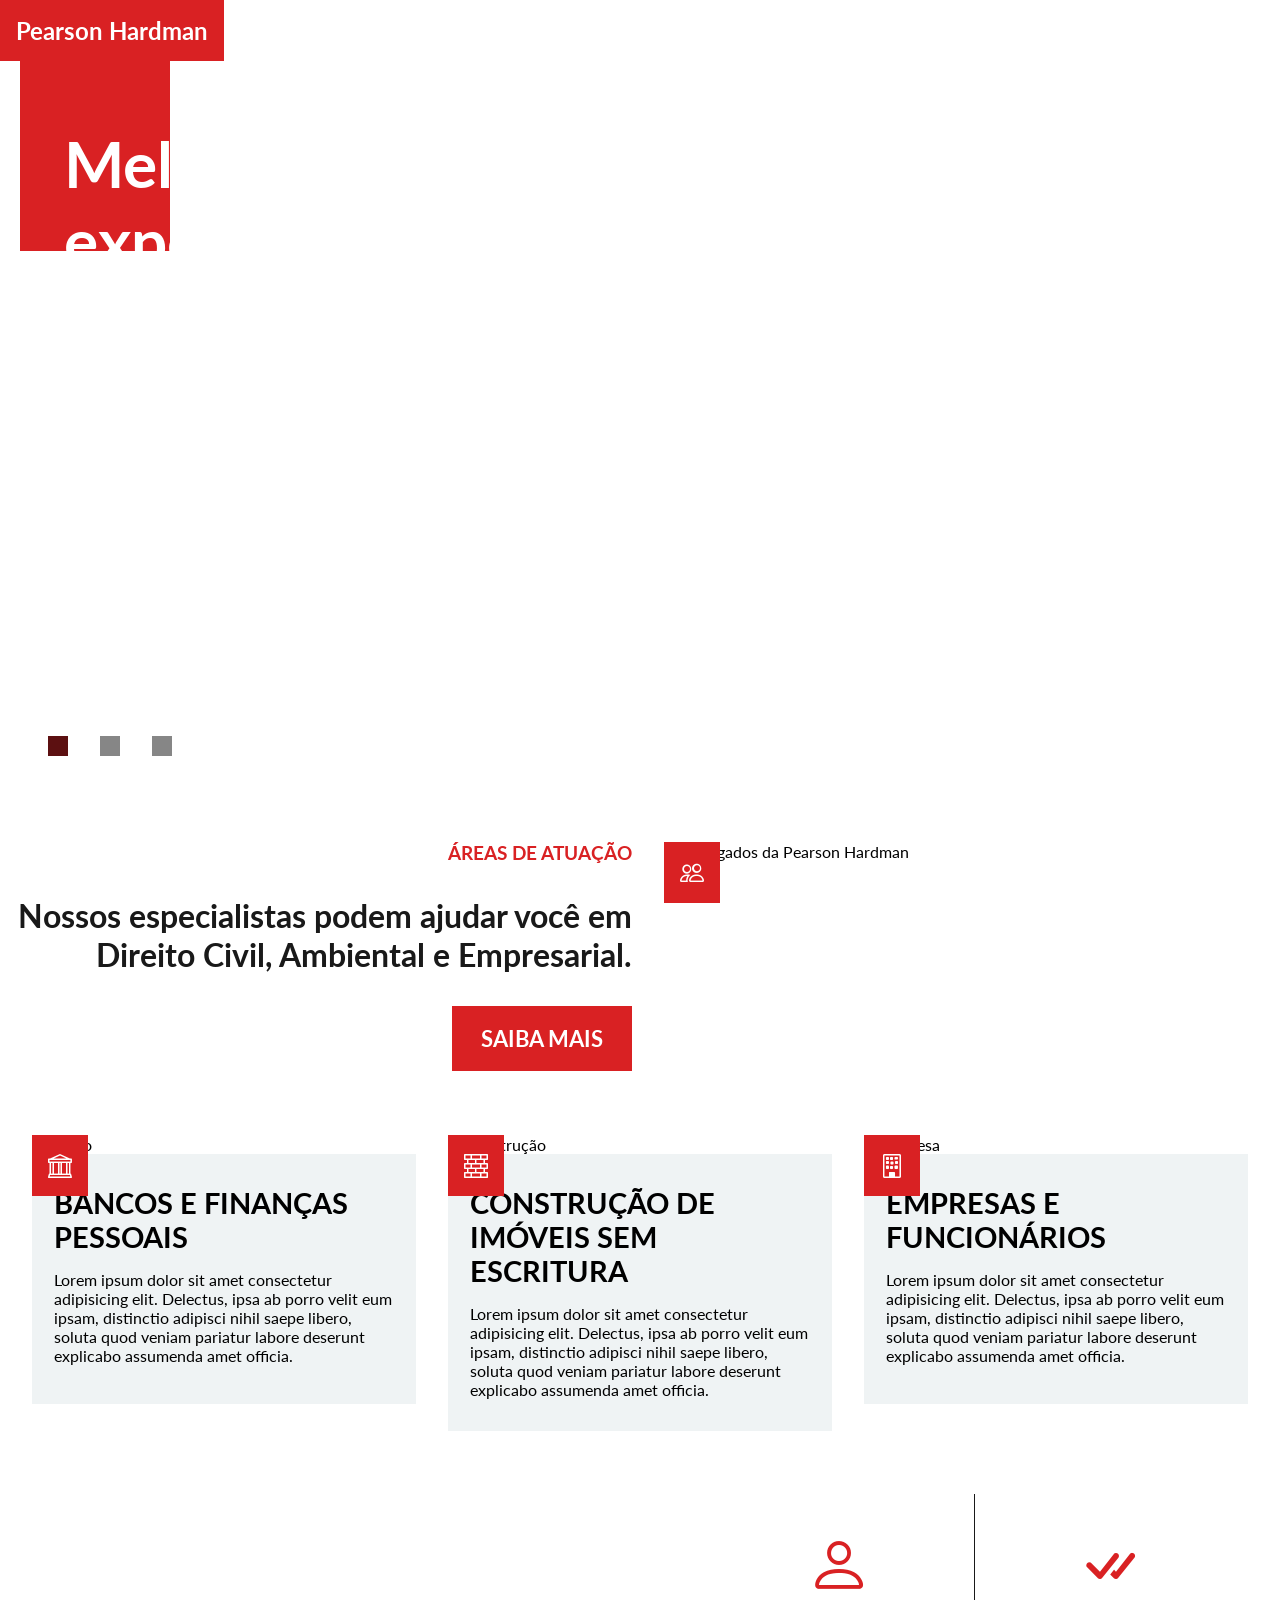
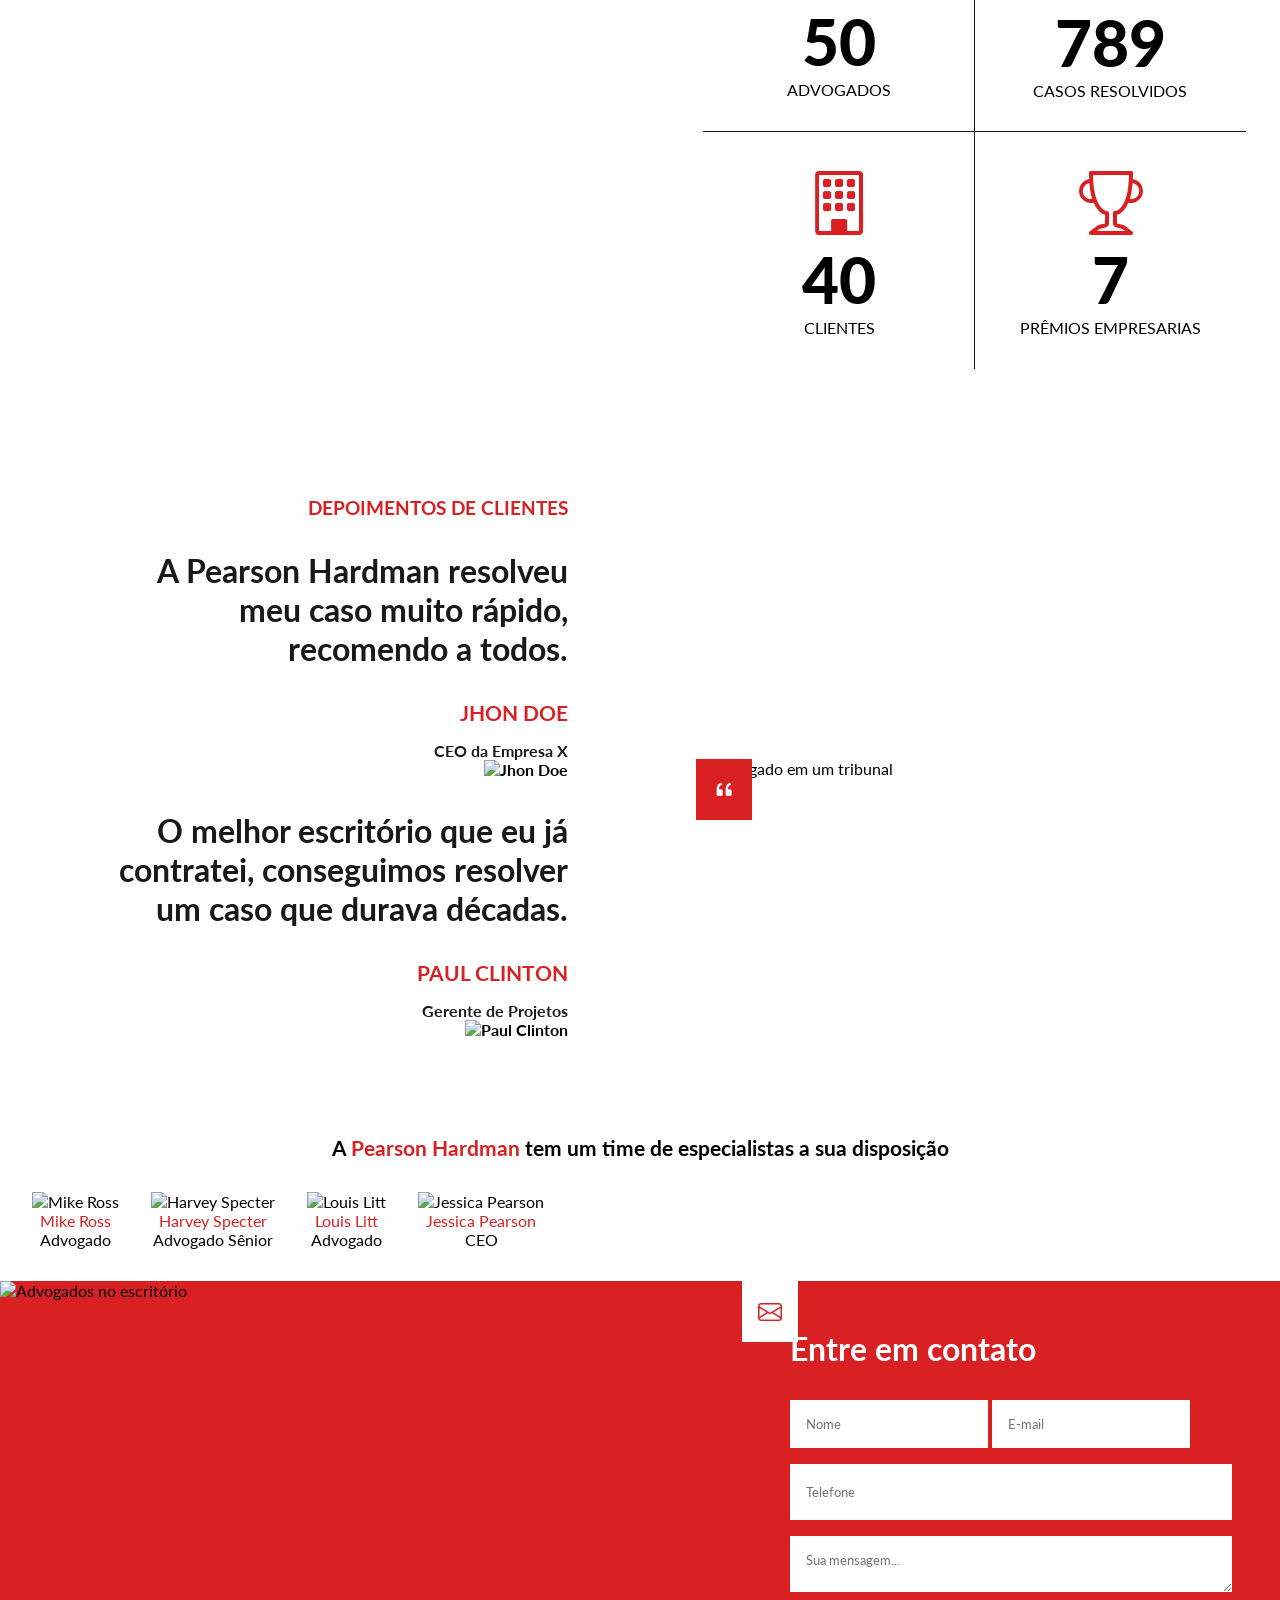
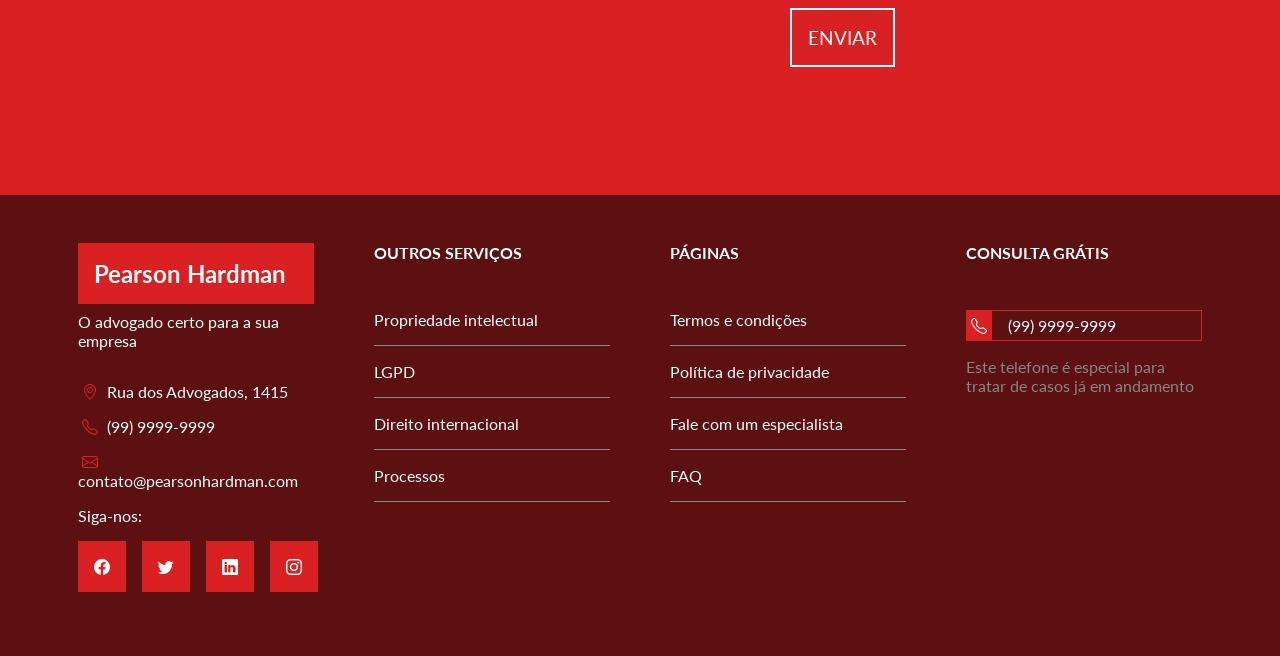
==== index.html @ 4b1af621 "Atualização Css responsivo" ====
<!DOCTYPE html>
<html lang="en">
<head>
    <meta charset="UTF-8">
    <meta name="viewport" content="width=device-width, initial-scale=1.0">
    <title>Person Hardman</title>
    <link rel="stylesheet" href="./css/style.css">
    <!-- Google Fonts -->
        <link rel="preconnect" href="https://fonts.googleapis.com">
        <link rel="preconnect" href="https://fonts.gstatic.com" crossorigin>
        <link href="https://fonts.googleapis.com/css2?family=Lato:ital,wght@0,100;0,300;0,400;0,700;0,900;1,100;1,300;1,400;1,700;1,900&display=swap" rel="stylesheet">
    <!-- Bootstrap Icons  -->
        <link rel="stylesheet" href="https://cdn.jsdelivr.net/npm/bootstrap-icons@1.11.3/font/bootstrap-icons.min.css">
</head>
<body>
    <!-- Cabeçalho e Banner -->
    <header id="header">
        <div id="inner-header">
            <h2 id="brand">Pearson Hardman</h2>
            <nav id="navbar">
                <a href="#header">Início</a>
                <a href="#expertise-areas">Serviços</a>
                <a href="#about">Sobre</a>
                <a href="#team">Time</a>
                <a href="#contact">Contato</a>
            </nav>
            <!-- Menu Mobile -->
            <!-- Ele realiza a interação de um menu amburguer que some e aparece dependendo do acesso-->>
            <i class="bi bi-list" id="menu"></i>
            <!-- <nav id="mobile-navbar"> -->
            <nav id="mobile-navbar" class="menu-active">
                <i class="bi bi-x-lg" id="close-menu"></i>
                <a href="#header">Início</a>
                <a href="#expertise-areas">Serviços</a>
                <a href="#about">Sobre</a>
                <a href="#team">Time</a>
                <a href="#contact">Contato</a>
            </nav>
        </div>
        <div class="banner active">
            <span class="square"></span>            
            <h2>Melhores experts em direito do país</h2>
            <p>Os advogados mais qualificados estão aqui, agende uma reunião e conheça nosso time
            </p>
        </div>
        <div class="banner">
            <span class="square"></span>            
            <h2>Advogados</h2>
            <p>Melhores experts em direito do país</p>
        </div>
        <div class="dots">
            <div class="dot active"></div>
            <div class="dot"></div>
            <div class="dot"></div>
        </div>
    </header>
    <!-- Áreas de atuação -->
    <main id="expertise-areas" class="text-image-section">
        <div id="expertise-information" class="text-container">
            <h3 class="section-title">Áreas de atuação</h3>
            <p class="section-subtitle">Nossos especialistas podem ajudar você em Direito Civil, Ambiental e Empresarial.</p>
            <a href="#" class="btn">Saiba Mais</a>
        </div>
        <div id="expertise-image-container" class="image-container">
            <i class="bi bi-people"></i>
            <img src="images/employees_banner.jpg"
            alt="Advogados da Pearson Hardman">
        </div>
        <div id="other-services">
            <div class="service">
                <img src="images/bank.jpg" alt="Banco">
                <i class="bi bi-bank"></i>
                <div class="service-info">
                    <h4>Bancos e finanças pessoais</h4>
                    <p>Lorem ipsum dolor sit amet consectetur adipisicing elit. Delectus, ipsa ab porro velit eum ipsam, distinctio adipisci nihil saepe libero, soluta quod veniam pariatur labore deserunt explicabo assumenda amet officia.</p>
                </div>
            </div>
            <div class="service">
                <img src="images/construction.jpg" alt="Construção">
                <i class="bi bi-bricks"></i>
                <div class="service-info">
                    <h4>Construção de imóveis sem escritura</h4>
                    <p>Lorem ipsum dolor sit amet consectetur adipisicing elit. Delectus, ipsa ab porro velit eum ipsam, distinctio adipisci nihil saepe libero, soluta quod veniam pariatur labore deserunt explicabo assumenda amet officia.</p>
                </div>
 
            </div>            
            <div class="service">
                <img src="images/company.jpg" alt="Empresa">
                <i class="bi bi-building"></i>
                <div class="service-info">
                    <h4>Empresas e funcionários</h4>
                    <p>Lorem ipsum dolor sit amet consectetur adipisicing elit. Delectus, ipsa ab porro velit eum ipsam, distinctio adipisci nihil saepe libero, soluta quod veniam pariatur labore deserunt explicabo assumenda amet officia.</p>
                </div>
 
            </div>
           
        </div>
 
    </main>
    <!-- Seção Sobre nós -->
    <section id="about">
        <div id="about-text">
            <p class="section-subtitle">Sobre nós</p>
            <h3 class="section-title">
                Uma empresa que tem o foco no cliente, aconselhando da melhor forma e conseguindo os melhores resultados
            </h3>
            <div class="about-description">
                <i class="bi bi-briefcase"></i>
                <div>
                    <h4>Advogados atualizados</h4>
                    <p>Nós promovemos treinamentos mensais a todos os nosso colaboradores</p>
                </div>
            </div>
            <div class="about-description">
                <i class="bi bi-book"></i>
                <div>
                    <h4>Domínio das leis</h4>
                    <p>Nossos colaboradores são especializados em várias áreas do Direito, dominando as principais leis em suas especialidades</p>
                </div>
            </div>
        </div>
        <div id="about-data">
            <div class="data">
                <i class="bi bi-person"></i>
                <p class="number">50</p>
                <p class="text">Advogados</p>
            </div>
            <div class="data">
                <i class="bi bi-check-all"></i>
                <p class="number">789</p>
                <p class="text">Casos resolvidos</p>
            </div>
            <div class="data">
                <i class="bi bi-building"></i>
                <p class="number">40</p>
                <p class="text">Clientes</p>
            </div>
            <div class="data">
                <i class="bi bi-trophy"></i>
                <p class="number">7</p>
                <p class="text">Prêmios empresarias</p>
            </div>
        </div>
    </section>
    <!--Depoimentos -->
    <section id="testimonial" class="text-image-section">
        <!--primeira-->
        <div id="testimonial-information" class="text-container">
            <div id="testimonial-information" class="text-container">
                <h3 class="section-title">Depoimentos de clientes</h3>
                <p class="section-subtitle">
                  A Pearson Hardman resolveu meu caso muito rápido, recomendo a todos.
                </p>
                <div class="author">
                  <div class="author-info">
                    <p class="author-name">Jhon Doe</p>
                    <p class="author-job">CEO da Empresa X</p>
                  </div>
                  <img src="images/author_1.jpg" alt="Jhon Doe" />
                </div>
                <p class="section-subtitle">
                  O melhor escritório que eu já contratei, conseguimos resolver um caso
                  que durava décadas.
                </p>
                <div class="author">
                  <div class="author-info">
                    <p class="author-name">Paul Clinton</p>
                    <p class="author-job">Gerente de Projetos</p>
                  </div>
                  <img src="images/author_2.jpg" alt="Paul Clinton" />
                </div>
            </div>
 
        </div>
 
        <div id="testimonial-image-container" class="class image-container">
            <i class="bi bi-quote"></i>
            <img src="images/court.jpg" alt="Advogado em um tribunal">
 
 
        </div>
    </section>
    <!-- Colaboradores -->
    <section id="team">
      <span class="square"></span>
      <h2>A <span class="square-title"> Pearson Hardman</span> tem um time de especialistas a sua disposição</h2>
      <div class="employees">
        <div class="employee">
          <img src="images/mike.jpg" alt="Mike Ross" />
          <p class="employee-name">Mike Ross</p>
          <p class="employee-role">Advogado</p>
        </div>
        <div class="employee">
          <img src="images/harvey.png" alt="Harvey Specter" />
          <p class="employee-name">Harvey Specter</p>
          <p class="employee-role">Advogado Sênior</p>
        </div>
        <div class="employee">
          <img src="images/louis.jpg" alt="Louis Litt" />
          <p class="employee-name">Louis Litt</p>
          <p class="employee-role">Advogado</p>
        </div>
        <div class="employee">
          <img src="images/jessica.jpg" alt="Jessica Pearson" />
          <p class="employee-name">Jessica Pearson</p>
          <p class="employee-role">CEO</p>
        </div>
      </div>
    </section>
    <!-- Contato -->
    <section id="contact" class="text-image-section">
        <div id="contact-image-container" class="image-container">
            <img src="images/office.jpg" alt="Advogados no escritório" />
        </div>
        <div id="contact-information" class="text-container">
            <i class="bi bi-envelope"></i>
            <p class="section-subtitle">Entre em contato</p>
            <!-- form para formulários, passando os imputs dentros das caixas de textos -->
            <form>
            <div class="form-control">
                <input type="text" name="name" id="name" placeholder="Nome" />
                <input type="email" name="email" id="email" placeholder="E-mail" />
            </div>
            <input type="text" name="phone" id="phone" placeholder="Telefone" />
            <!-- placeholder faz a indicação da caixa de texto -->
            <textarea
                name="message"
                id="message"
                placeholder="Sua mensagem..."
            ></textarea>
            <input type="submit" value="Enviar" class="btn" />
            </form>
        </div>
    </section>
    <!-- Rodapé -->
    <footer id="footer">
        <div class="contact-info">
            <div class="footer-brand">
            <h2>Pearson Hardman</h2>
            <p>O advogado certo para a sua empresa</p>
            </div>
            <p><i class="bi bi-geo-alt"></i> Rua dos Advogados, 1415</p>
            <p><i class="bi bi-telephone"></i> (99) 9999-9999</p>
            <p><i class="bi bi-envelope"></i> contato@pearsonhardman.com</p>
            <div class="social-networks">
            <p>Siga-nos:</p>
            <div class="networks">
                <a href="#"><i class="bi bi-facebook"></i></a>
                <a href="#"><i class="bi bi-twitter"></i></a>
                <a href="#"><i class="bi bi-linkedin"></i></a>
                <a href="#"><i class="bi bi-instagram"></i></a>
            </div>
            </div>
        </div>
        <div class="links-container">
            <h4>Outros serviços</h4>
            <nav>
            <a href="#">Propriedade intelectual</a>
            <a href="#">LGPD</a>
            <a href="#">Direito internacional</a>
            <a href="#">Processos</a>
            </nav>
        </div>
        <div class="links-container">
            <h4>Páginas</h4>
            <nav>
            <a href="#">Termos e condições</a>
            <a href="#">Política de privacidade</a>
            <a href="#">Fale com um especialista</a>
            <a href="#">FAQ</a>
            </nav>
        </div>
        <div class="links-container">
            <h4>Consulta grátis</h4>
            <div class="phone-number">
            <i class="bi bi-telephone"></i>
            <p>(99) 9999-9999</p>
            </div>
            <p class="phone-info">
            Este telefone é especial para tratar de casos já em andamento
            </p>
        </div>
    </footer>

</body>
</html>
---- css/style.css ----
:root {
    --main-color:#d92123;
    --primary-text-color:#fff;
    --secondary-text-color:#191919;
    --secondary-color:#868686;
    --tertiary-color:#eff3f4;
    --secondary-bg-color:#5c1011;
}
 
* {
    font-family: "Lato";
    padding: 0;
    margin: 0;
    box-sizing: border-box;
}
 
a {
    text-decoration: none;
}
 
img {
    width: 100%;
}
 
i {
    background-color: var(--main-color);
    color: var(--primary-text-color);
    font-size: 1.5rem;
    padding: 1rem;
}
 
/* id */
#header{
    min-height: 90vh;
    background-image: url("../images/main_banner4.png");
    background-size: cover;
    background-position: center;
    color: var(--primary-text-color);
    margin-bottom: 2rem;
}
 
#inner-header{
    /* padrão linha */
    display: flex;
    /* alinhamento é horizontal, eixo x */
    justify-content: space-between;
    /* alinhamento vertical, eixo y */
    align-items: center;
}
 
#brand {
    background-color: var(--main-color);
    padding: 1rem;
}
 
#navbar {
    display: flex;
    gap: 2rem;
    text-transform: uppercase;
    margin-right: 2rem;
}
 
#navbar a {
    color: var(--primary-text-color);
    font-weight: bold;
    padding: 1rem;
}
 
.banner.active{
    opacity: 1; /* banner ativo é mostrado */
}
 
.banner{
    max-width: 45%;
    opacity: 0;
    padding: 4rem;
    position: absolute;
}
 
.banner h2{
    font-size: 4rem;
    margin-bottom: 1.2rem;
    position: relative;
    z-index:2;
}
 
.banner p{
    font-size: 1.5rem;
}
 
.square{
    display:block;
    width: 150px;
    height: 150px;
    background-color: var(--main-color);
    position: absolute;
    left: 20px;
    top: 40px;
    z-index:1;
}
 
.dots{
    display:flex;
    gap:2rem;
    position: absolute;
    bottom: 9rem;
    left:3rem;
}
 
.dot{
    width: 20px;
    height: 20px;
    background-color: var(--secondary-color);
}
 
.dot.active{
    background-color: var(--secondary-bg-color);
}
 
/* Áreas de atuação */
.text-image-section{
    display: flex;
    flex-wrap: wrap;
    gap: 2rem;
}
.text-container{
    display: flex;
    flex: 2 1 0;
    gap:2rem;
    flex-direction: column;
    justify-content: center;
    text-align: right;
    font-weight: bold;
}
.image-container{
    flex: 1 1 300px;
    position:relative;
}
.image-container i{
    position: absolute;
}
.section-title{
    color: var(--main-color);
    text-transform: uppercase;
}
.section-subtitle{
    color: var(--secondary-text-color);
    font-size: 2rem;
}
.btn{
    padding: 1.2rem 1.8rem;
    text-transform: uppercase;
    font-size: 1.4rem;
    background-color: var(--main-color);
    color: var(--primary-text-color);
    align-self: end;
}
 
#other-services{
    width: 100%;
    display: flex;
    gap:2rem;
    padding: 2rem;
}
 
.service{
    position: relative;
}
 
.service i{
    position: absolute;
    left:0;
    top:0;
}
 
.service-info{
    background-color: var(--tertiary-color);
    padding: 2rem 1.4rem;
    min-height: 250px;
}
 
.service h4{
    font-size: 1.8rem;
    margin-bottom: 1rem;
    text-transform: uppercase;
}
 
/* Section about - Sobre nós */
#about{
    display: flex;
    flex-wrap: wrap;
    align-items: center;
    gap: 2rem;
}
#about-text{
    background-image: url("../images/pattern.png");
    background-size: cover;
    background-position: center;
    color: var(--primary-text-color);
    display: flex;
    flex: 1 1 0;
    /* flex: grow shrink basis */
    /* grow - define quanto o elemento cresce em relação aos outros */
    /* shrink - define quanto ele encolhe quando não há espaço */
    /* basis - define o tamanho inicial do elemento antes de aplicar o crescimento e encolhimento */
    flex-direction: column;
    justify-content: center;
    gap: 2rem;
    padding: 4rem 3rem;
 
}
 
#about-text .section-subtitle,
#about-text .section-title{
    color: var(--primary-text-color)
}
 
#about-text i {
    background-color: transparent;
}
 
.about-description{
    display: flex;
    align-items: center;
}
 
.about-description h4 {
    font-size: 1.4rem;
    margin-bottom: 1rem;
}
 
#about-data{
    display: flex;
    flex: 1 1 0;
    flex-wrap: wrap;
    padding: 2rem;
}
 
#about-data .data{
    width: 50%;
    display: flex;
    flex-direction: column;
    justify-content: center;
    align-items: center;
    padding: 2rem;
    margin-top: -1px;
    margin-left: -1px;
}
 
#about-data .data:first-child{
    border-right: 1px solid var(--secondary-text-color);
    border-bottom: 1px solid var(--secondary-text-color);
}
#about-data .data:last-child{
    border-left: 1px solid var(--secondary-text-color);
    border-top: 1px solid var(--secondary-text-color);
}
 
#about-data .data i{
    background-color: transparent;
    color: var(--main-color);
    font-size: 4rem;
    padding: 0;
}
.data .number{
    font-size: 4rem;
    font-weight: 900;
}
.data .text {
    text-transform: uppercase;
}

/* ******** */
/*Depoimentos*/

#testimonial {
    display: flex;
    align-items: center;
 
}
 
#testimonial-information{
    padding: 3rem;
 
}
 
.author img{
    width: 100px;
    height: 100px;
 
}
 
.author .author-name{
    color: var(--main-color);
    text-transform: uppercase;
    font-size: 1.3rem;
    font-weight: bold;
    margin-bottom: 1rem;
 
}
.author .author-job{
    color: var(--secondary-text-color);
}

.employeer{
    display: flex;
}
 
/* ******** */
/*Colaboradoes*/

#team{
    width: 100%;
    display: center;
    align-items: center;
}

#team .square{
    display: flex;
    justify-content:center;
}

#team h2{
    width: 50%;
    text-align: center;
    font-size: 1.3rem;
    font-weight: bold;
    margin: 0 auto;
}

#team .square-title{
    color: var(--main-color);
}

#team .employee-name{
    color: var(--main-color);
    display: flex;
    justify-content:center;
}

#team .employee-role{
    display: flex;
    justify-content:center; 
}

.employees{
    display: flex;
    gap:2rem;
    padding: 2rem;
    align-items: center;    
}

.employees .employees-name{
   color: var(--main-color);
   display: flex;
   justify-content: center;
}

/* *** CONTATO *** */

#contact{
    background-color: var(--main-color);
    gap: 0;
    padding-bottom: 5rem;
}

#contact-information{
    position: relative;
    text-align: left;
    padding: 3rem;
    flex: 1 1 0;
}

#contact-information .section-subtitle{
    color: var(--primary-text-color);
}

#contact-information i{
    position: absolute;
    top:0;
    left: 0;
    background-color: var(--primary-text-color);
    color: var(--main-color);
    font-size: 1.5rem;
    padding: 1rem;
}

#contact-information form{
    display: flex;
    flex-direction: column;
    gap: 1rem;
    
}

#contact-information .from-control{
    display: flex;
    gap: 1rem;
}

#contact-information input,
#contact-information textarea{
    flex: 0.5;
    padding: 1rem;
    border: none;
}

/* Circulo branco e edição do botão */
#contact-information .btn{
    /*align-self: start - alinha apenas a direção do botão*/
    align-self: start;
    border: 2px solid var(--primary-text-color);
    font-size: 1.2rem;
    transition: 0.6s;
}

#contact-information .btn:hover{
    background-color: var(--primary-text-color);
    color: var(--main-color);
}

#footer {
  color: var(--primary-text-color);
  background-color: var(--secondary-bg-color);
  display: flex;
  justify-content: space-around;
  padding: 3rem 3rem 5rem;
}

#footer i {
  font-size: 1rem;
  padding: 0.3rem;
}

#footer a {
  color: var(--primary-text-color);
}
.contact-info,
.links-container {
  width: 20%;
}

.footer-brand {
  margin-bottom: 2rem;
}

.footer-brand h2 {
  background-color: var(--main-color);
  margin-bottom: 0.5rem;
  padding: 1rem;
}

.contact-info p {
  margin-bottom: 1rem;
}

.contact-info p i {
  background-color: transparent;
  padding: 0;
  color: var(--main-color);
}

.social-networks p {
  margin-bottom: 1rem;
}

.networks {
  margin-top: 2rem;
  display: flex;
  gap: 1rem;
}

#footer .networks i {
  padding: 1rem;
}

.links-container h4 {
  text-transform: uppercase;
  margin-bottom: 3rem;
}

.links-container nav {
  display: flex;
  flex-direction: column;
}

.links-container nav a {
  padding-bottom: 1rem;
  margin-bottom: 1rem;
  border-bottom: 1px solid var(--secondary-color);
}

.phone-number {
  display: flex;
  border: 1px solid var(--main-color);
  gap: 1rem;
  align-items: center;
  margin-bottom: 1rem;
}

.phone-info {
  color: var(--secondary-color);
} 

/* Mobale navbar*/
#menu,
#close-menu{
    font-size: 2rem;
    padding: 1rem;
    /* Oculta tato o menu amburguer quando to x*/
    display: none;
}

#close-menu{
    position: absolute;
    top: 0;
    right: 0;
}
/* Fundo do menu*/
#mobile-navbar{
    position: fixed; /*Ao rolar o site o menu fica fixo na lateral*/
    top: 0;
    left: 100%;
    height: 100%;
    width: 100%;
    background-color: rgba(0,0,0,0.95); /* transparencia do site */
    display: flex;
    flex-direction: column; 
    padding: 4rem 2rem; 
    transition: 0.4s; /* Trasição que diminui a velocidade do menu*/
    z-index: 5; /* Posiciona o menu a frente do site e posições, sobrepondo o site*/
}
/* Ativado e desativado o menu que será gerado pelo javascript*/
#mobile-navebar.menu-active{
    left: 0; /* Posição que aparece o menu*/
}
/*Linkes do menu*/
#mobile-navbar a{
    color: var(--primary-text-color);
    font-size: 2rem;
    text-align: center;
    margin-bottom: 1rem;
    padding: 1rem;
    border-bottom: 1px solid var(--main-color); /*Linha de borda sem tracejado(solid) e vermelha*/
}





/*Sinaliza o tamanho que será trocado dependendo do aparelho de acesso ao site (Responsividade) 
Tudo que estiver dentro dessa resposividade será alterado conforma o ajuste colocado */
@media (max-width:450px){
    body{
        /*Esconder o scrool lateral se sobrar a direita*/
        overflow-x: hidden; 
    }
    i{
        padding: 1.5rem;
        font-size: 2rem;
    }
    #navbar{
        /*Aqui ele tira o menu da págigina quando for acessado pelo celular*/
        display: none;
    }
    #menu,
    #close-menu{
        /*Oculpar todo esquema de caixa*/
        display: block;
    }

    /* Banner e texto do banner */
    .banner{
        max-width: 100%;
        padding: 4rem 2rem; 
    }
    .banner h2{
        font-size: 3rem;
    }
    .banner p{
        font-size: 1rem;
    }
    /* Áreas de atuação */

    .btn{
        align-self: initial; /* Alinhamento só do botão*/
    }
    .image-container{
        flex: 1 1 100%;
    }
    #other-services{
        flex-wrap: wrap; /*Flexiona um em baixo do outro*/
    }

    /* Sobre nós */
    #about{

    }
    #about-text,
    #about-data{
        flex: 1 1 100%;
    }
    .about-description{
        gap: 1rem;
    }
    .about-description i{
        padding: 0;
        min-width: 40px;
        font-size: 1.5rem;
    }
    #about #about-data .data{
        width: 100%;
        border: none;
        border-bottom: 1px solid var(--secondary-text-color);
    }
    #about #about-data .data i{
        font-size: 2.5rem; /* Tamanho do icone*/
    }
    #about #about-data .data .number{
        font-size: 2.5rem; /*Tamanho dos numeros*/
    }

    /* Depoimentos */
    .text-container{
        text-align: center;
        padding: 2rem;
    }
    .text-container .section-title{
        font-size: 1.9rem;
    }
    .text-container .section-subtitle{
        font-size: 1.5rem;
    }

    /* Colaboradores */

    #team{
        margin-top: 2rem;
    }
    #team h2{
        font-size: 2.5rem;
    }
    .employees{
        flex-wrap: wrap;
    }

}
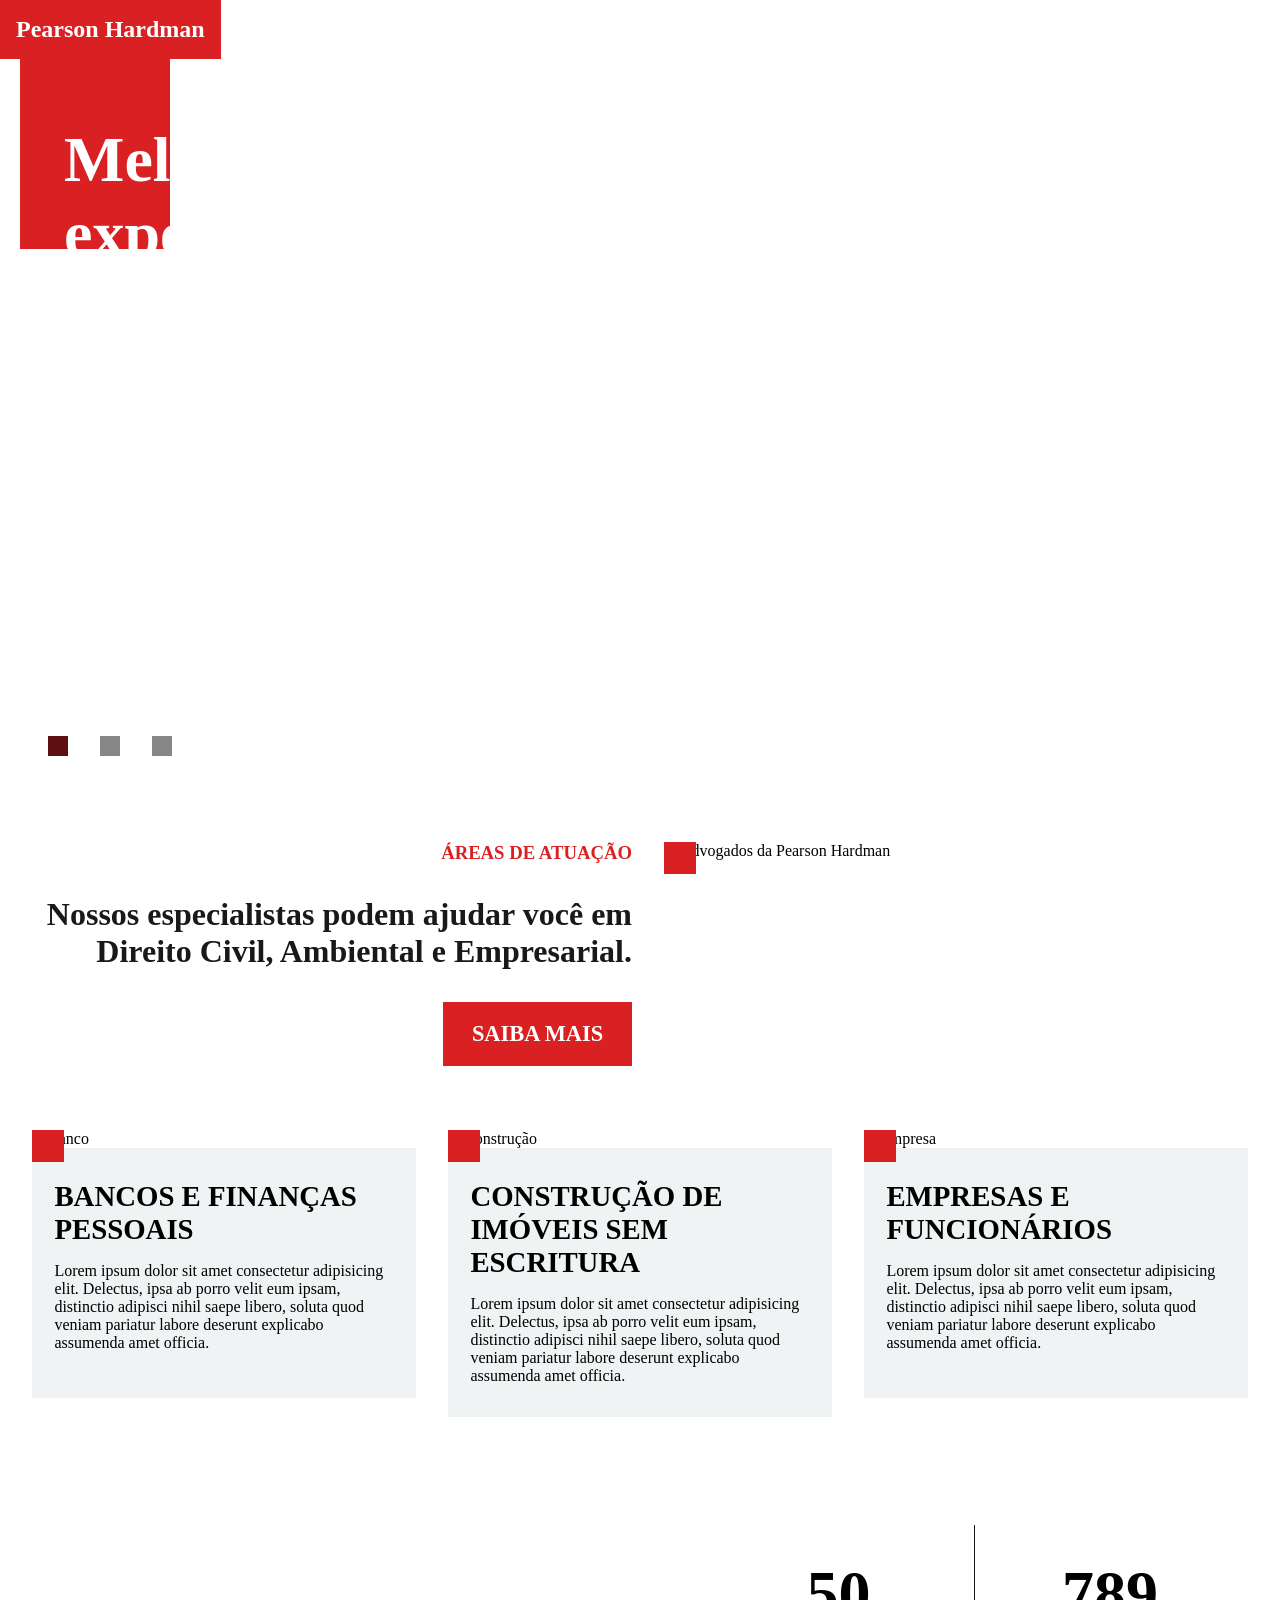
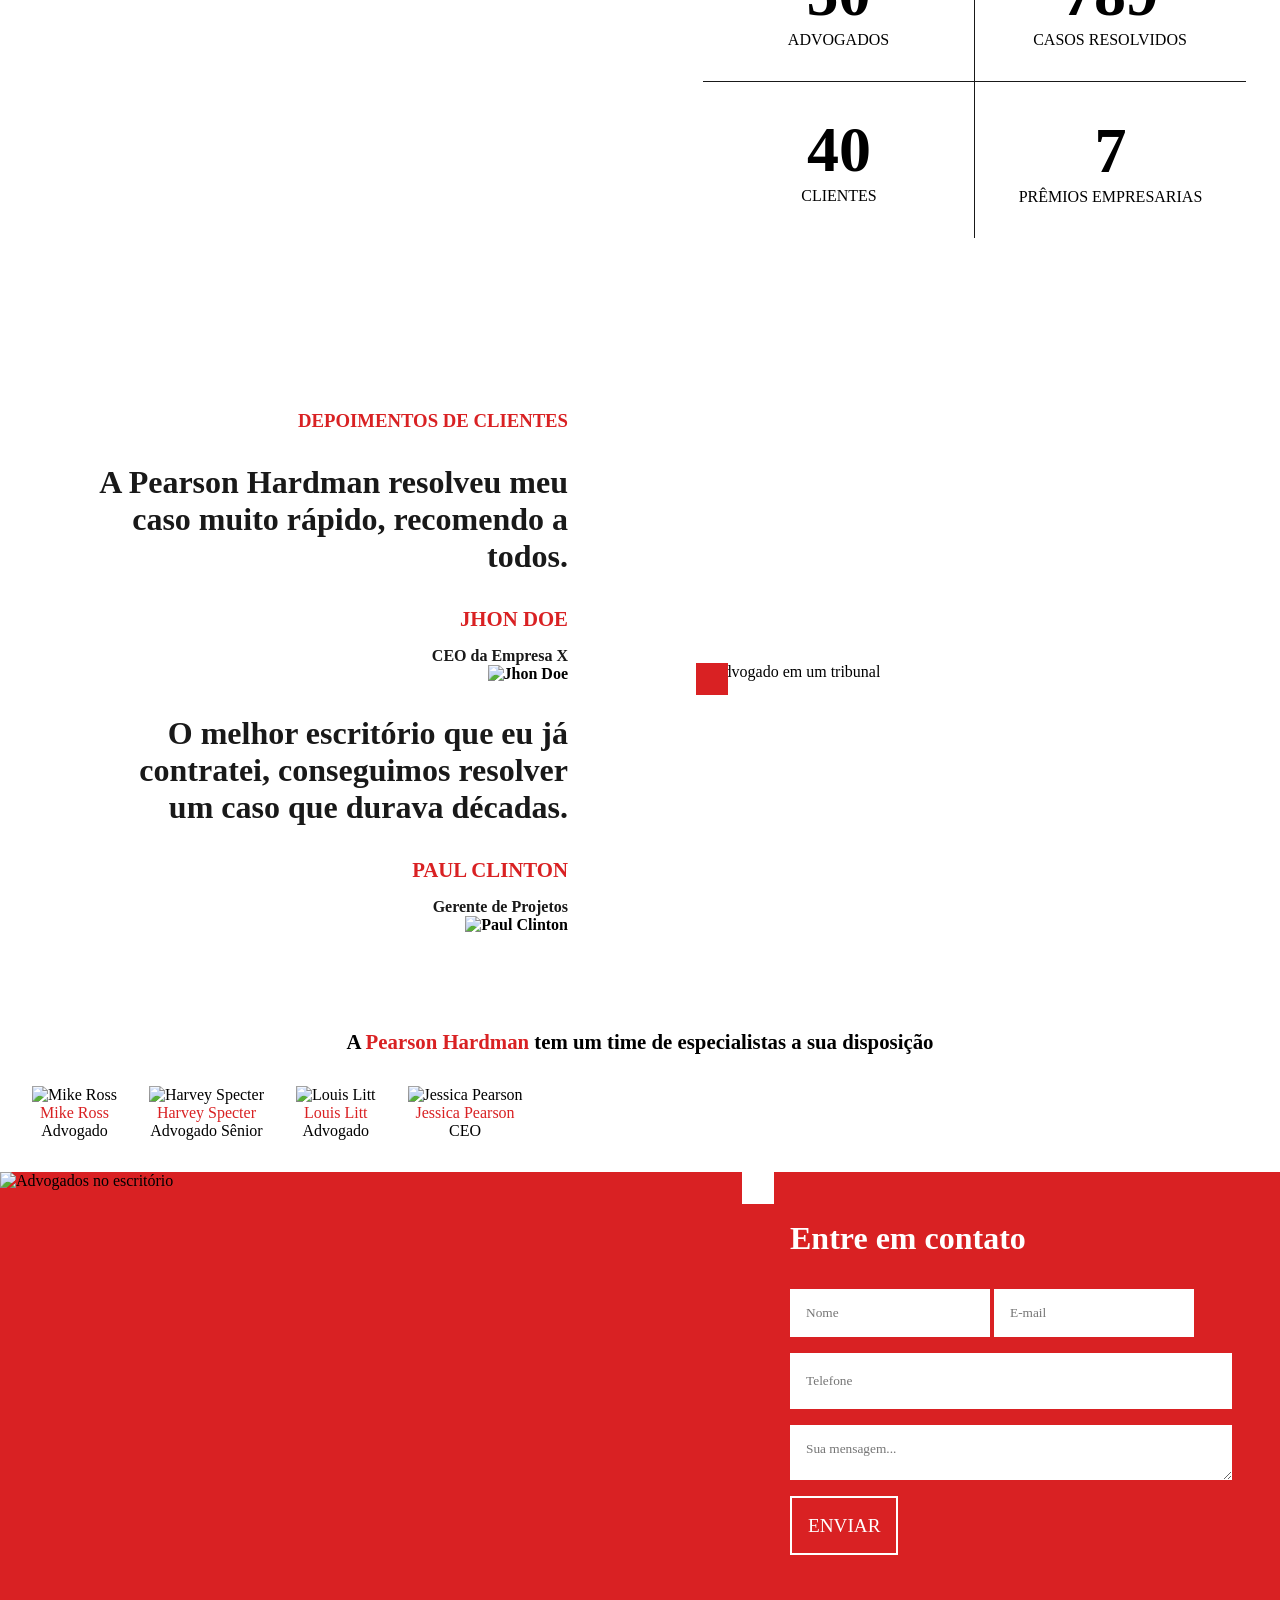
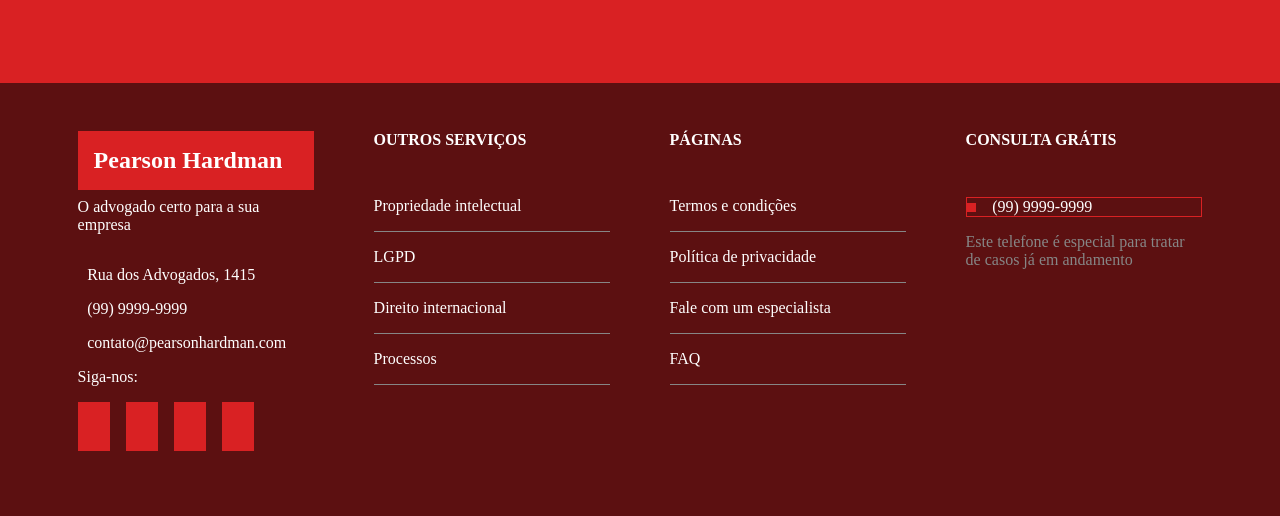
==== commit daa34f2f: "Atualização Redapé" ====
--- a/index.html
+++ b/index.html
@@ -8,9 +8,9 @@
     <!-- Google Fonts -->
         <link rel="preconnect" href="https://fonts.googleapis.com">
         <link rel="preconnect" href="https://fonts.gstatic.com" crossorigin>
-        <link href="https://fonts.googleapis.com/css2?family=Lato:ital,wght@0,100;0,300;0,400;0,700;0,900;1,100;1,300;1,400;1,700;1,900&display=swap" rel="stylesheet">
+        <!-- <link href="https://fonts.googleapis.com/css2?family=Lato:ital,wght@0,100;0,300;0,400;0,700;0,900;1,100;1,300;1,400;1,700;1,900&display=swap" rel="stylesheet"> -->
     <!-- Bootstrap Icons  -->
-        <link rel="stylesheet" href="https://cdn.jsdelivr.net/npm/bootstrap-icons@1.11.3/font/bootstrap-icons.min.css">
+        <!-- <link rel="stylesheet" href="https://cdn.jsdelivr.net/npm/bootstrap-icons@1.11.3/font/bootstrap-icons.min.css"> -->
 </head>
 <body>
     <!-- Cabeçalho e Banner -->
--- a/css/style.css
+++ b/css/style.css
@@ -642,5 +642,51 @@
     .employees{
         flex-wrap: wrap;
     }
-
-}+    #contact{
+        padding-bottom: 0;
+
+    }
+    #contact-information{
+        padding: 7rem 1rem;
+    }
+    #contact-information .form-control{
+        flex-direction: column;
+    }
+    #contact-information .btn{
+        align-self: auto;
+    }
+
+    /*Roda pé - Footer*/
+    #footer{
+        flex-wrap: wrap;
+    }
+
+    .contact-info,
+    .links-container{
+        width: 100%;
+    }
+
+    #footer i{
+        font-size: 2rem;
+        padding: 1rem;
+    }
+
+    .footer-brand{
+        text-align: center;
+    }
+
+    .networks{
+        margin-bottom: 1rem;
+    }
+
+    .links-container{
+        margin-bottom: 1rem;
+    }
+
+    .links-container h4{
+        margin-bottom: 1.5rem;
+    }
+
+}
+
+
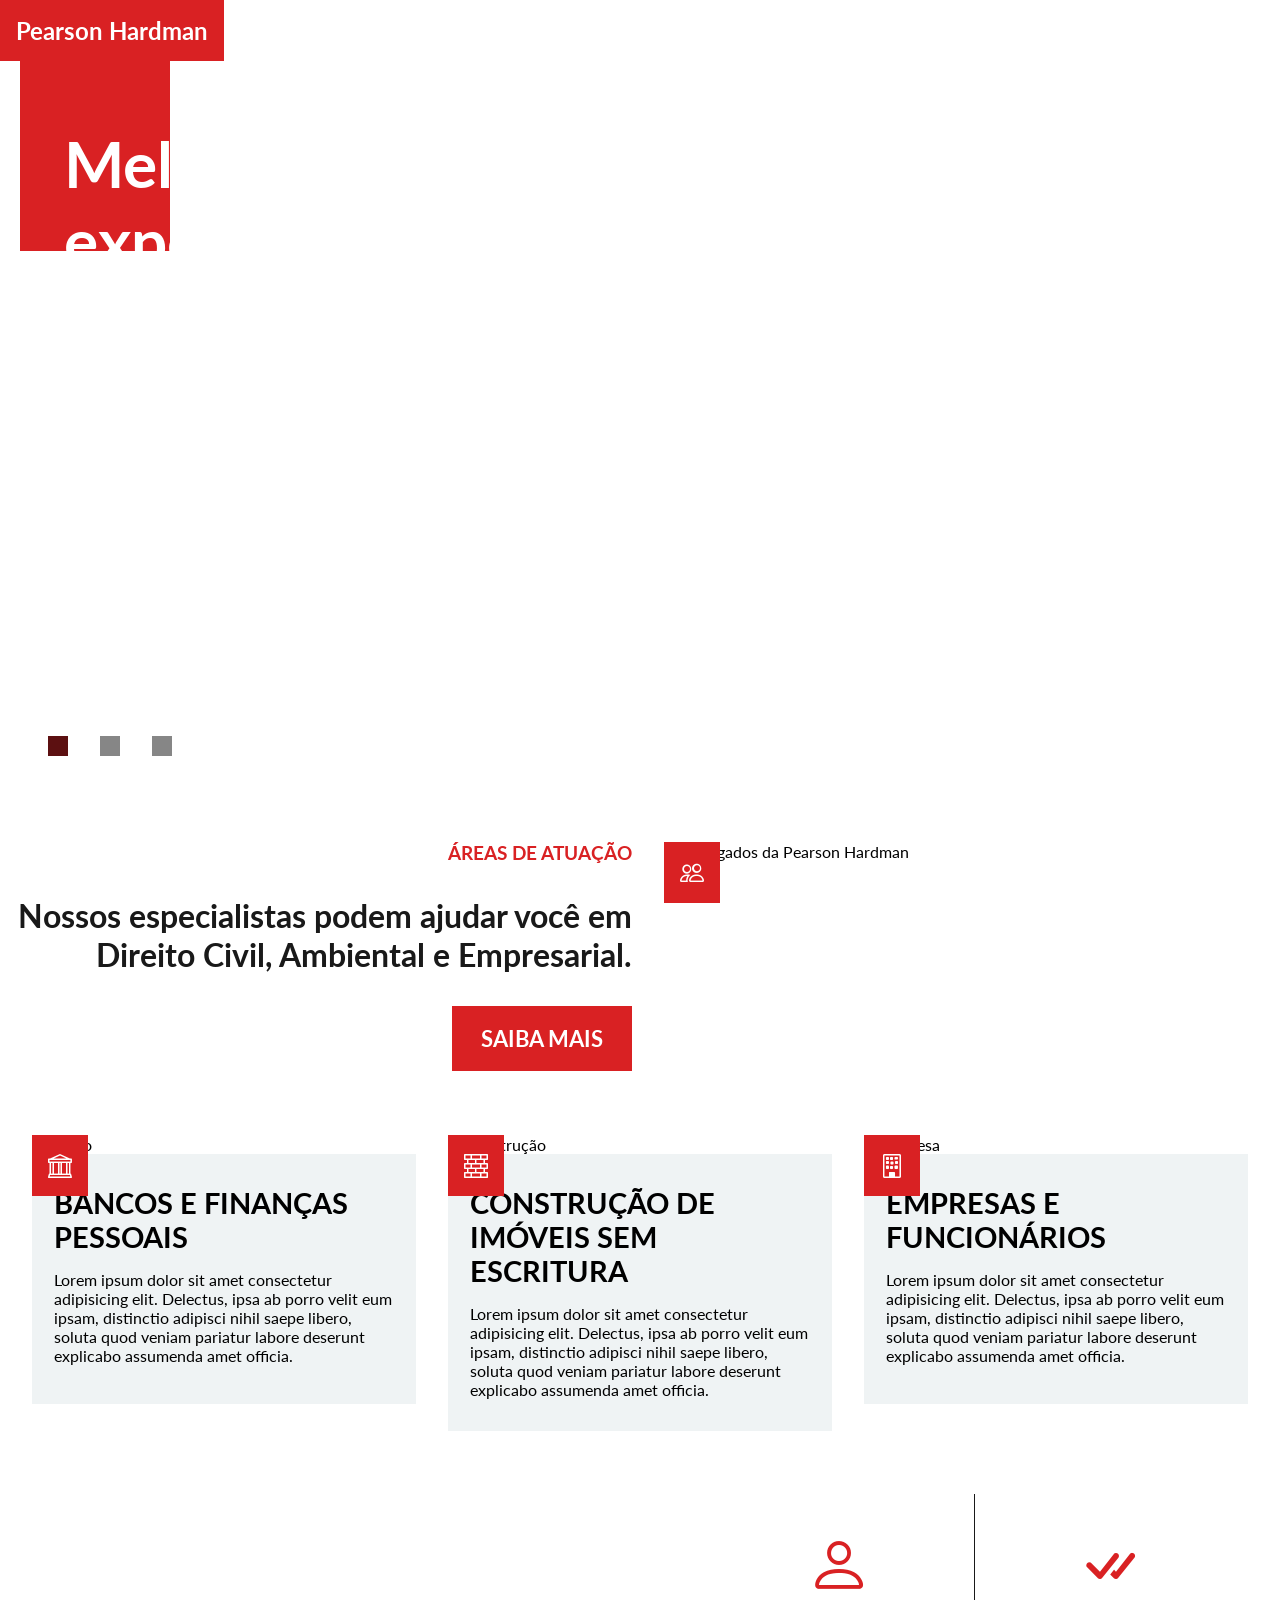
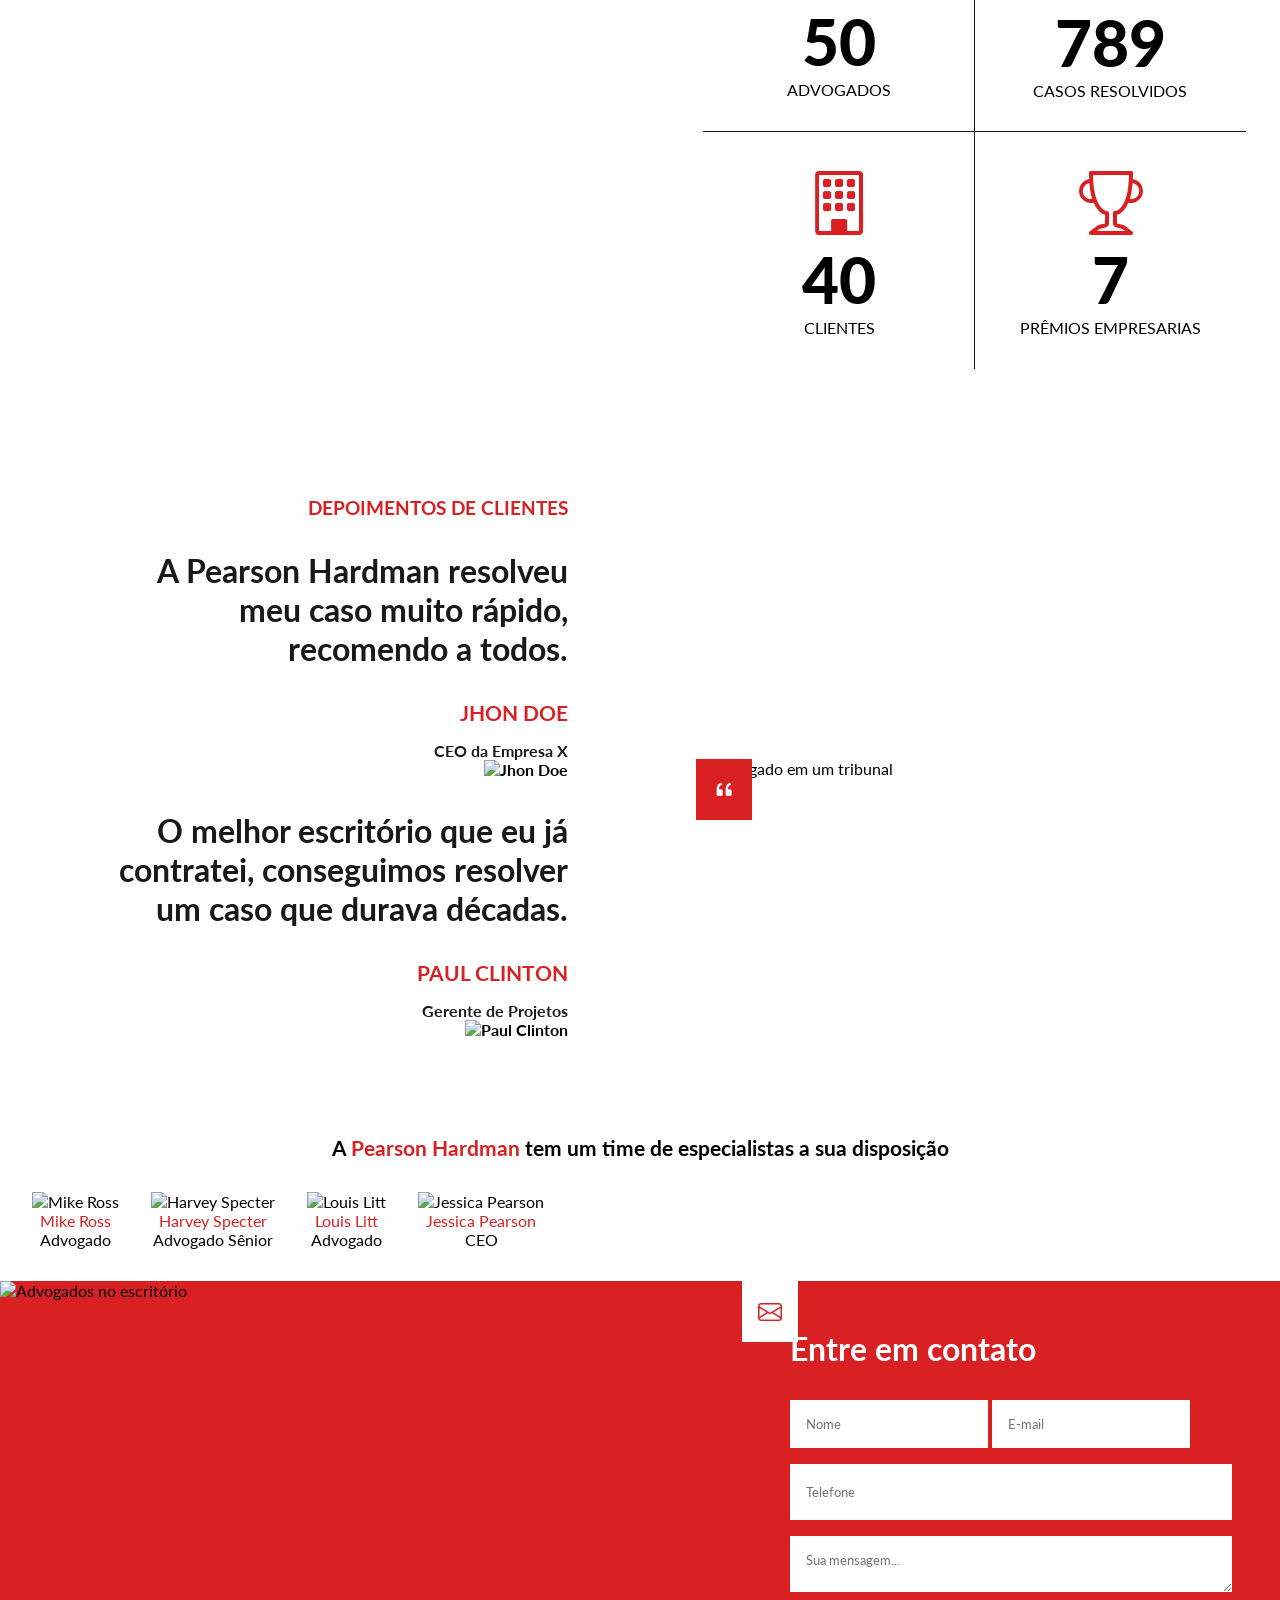
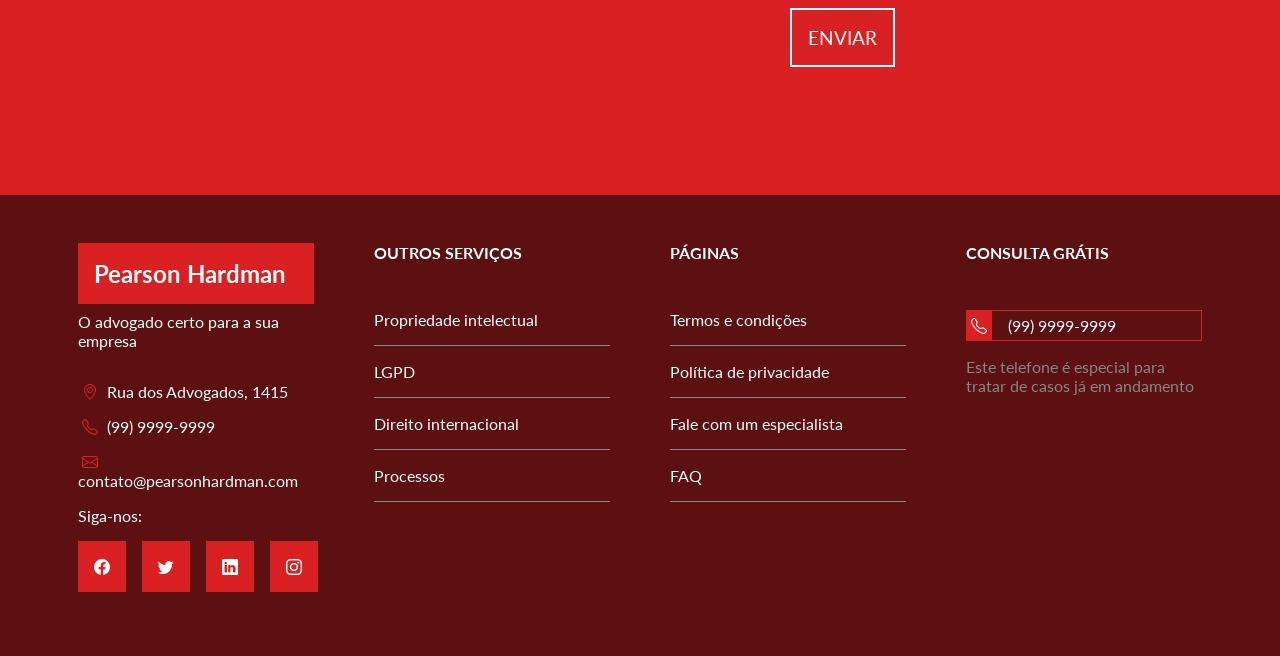
==== commit 4615c22b: "Atualização JavaScript" ====
--- a/index.html
+++ b/index.html
@@ -8,9 +8,10 @@
     <!-- Google Fonts -->
         <link rel="preconnect" href="https://fonts.googleapis.com">
         <link rel="preconnect" href="https://fonts.gstatic.com" crossorigin>
-        <!-- <link href="https://fonts.googleapis.com/css2?family=Lato:ital,wght@0,100;0,300;0,400;0,700;0,900;1,100;1,300;1,400;1,700;1,900&display=swap" rel="stylesheet"> -->
+        <link href="https://fonts.googleapis.com/css2?family=Lato:ital,wght@0,100;0,300;0,400;0,700;0,900;1,100;1,300;1,400;1,700;1,900&display=swap" rel="stylesheet">
     <!-- Bootstrap Icons  -->
-        <!-- <link rel="stylesheet" href="https://cdn.jsdelivr.net/npm/bootstrap-icons@1.11.3/font/bootstrap-icons.min.css"> -->
+        <link rel="stylesheet" href="https://cdn.jsdelivr.net/npm/bootstrap-icons@1.11.3/font/bootstrap-icons.min.css">
+        <script src="js/script.js" defer></script>
 </head>
 <body>
     <!-- Cabeçalho e Banner -->
--- a/css/style.css
+++ b/css/style.css
@@ -592,9 +592,6 @@
     }
 
     /* Sobre nós */
-    #about{
-
-    }
     #about-text,
     #about-data{
         flex: 1 1 100%;
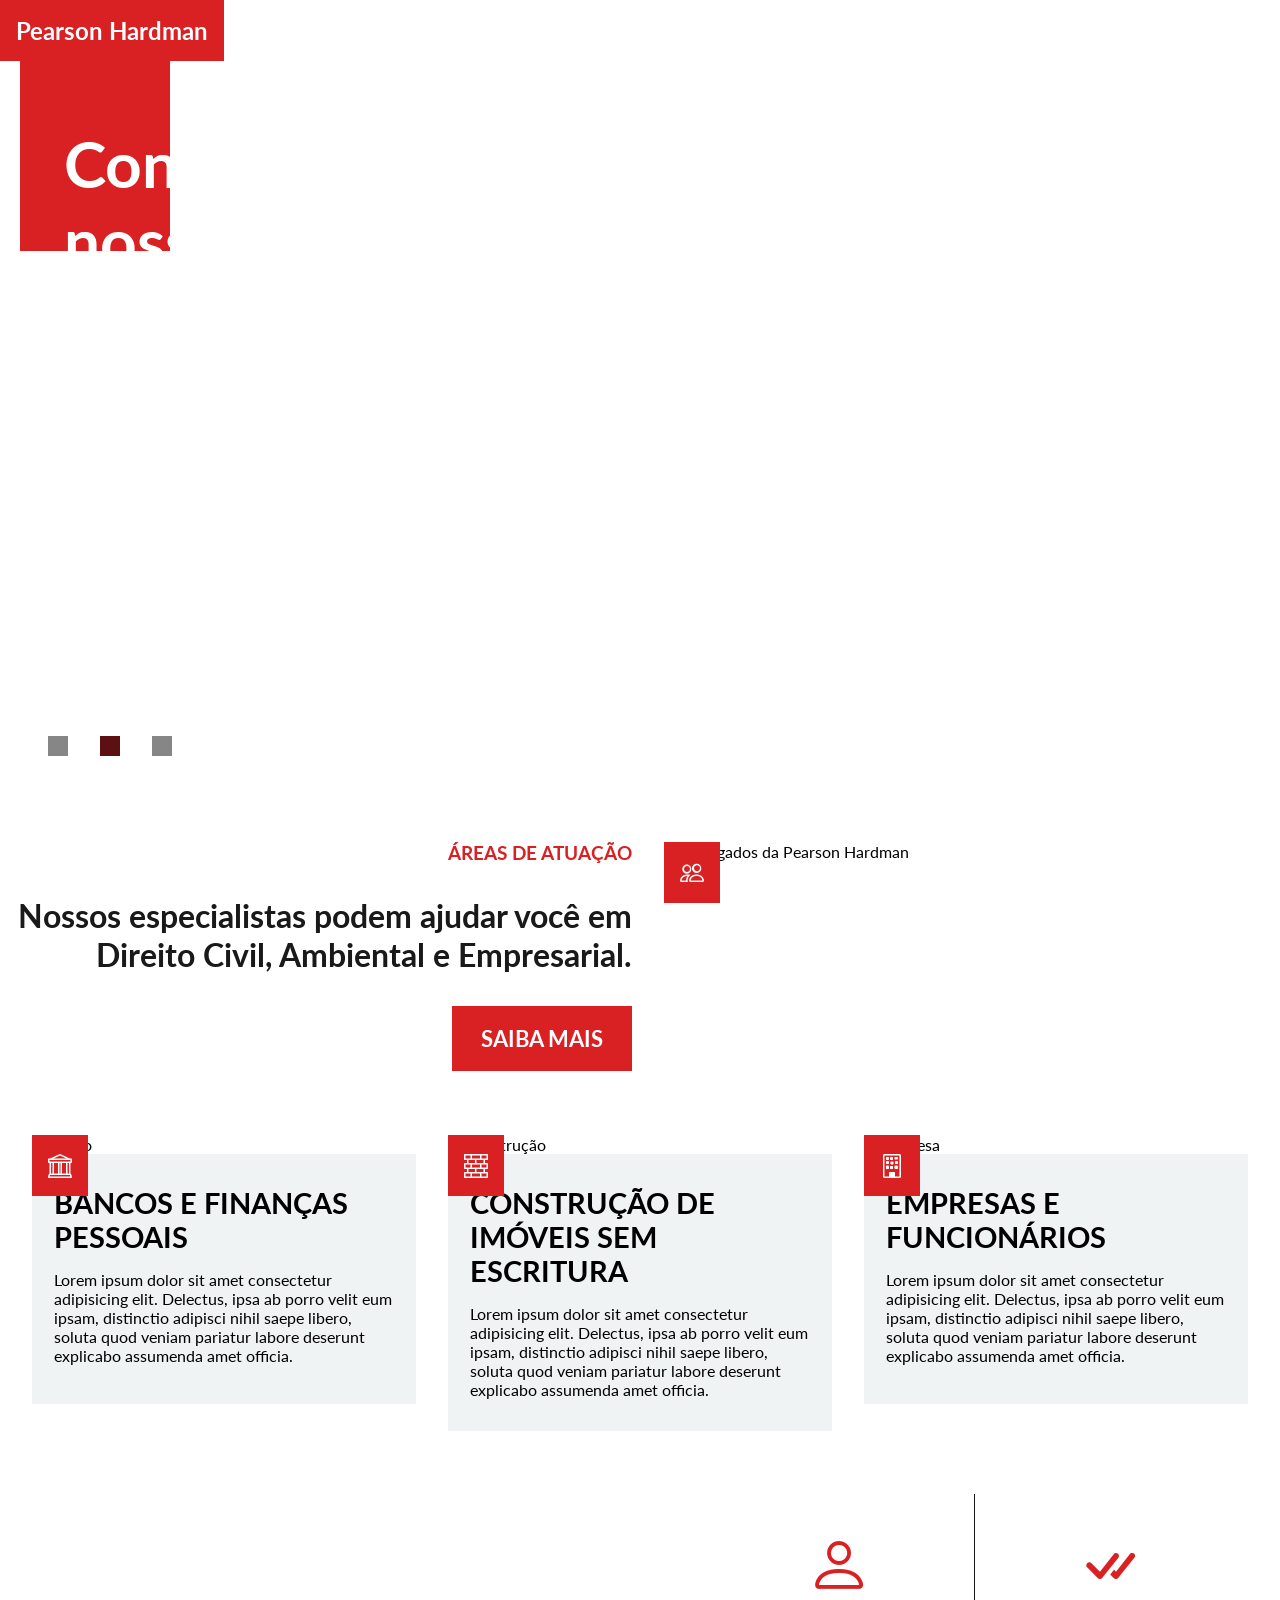
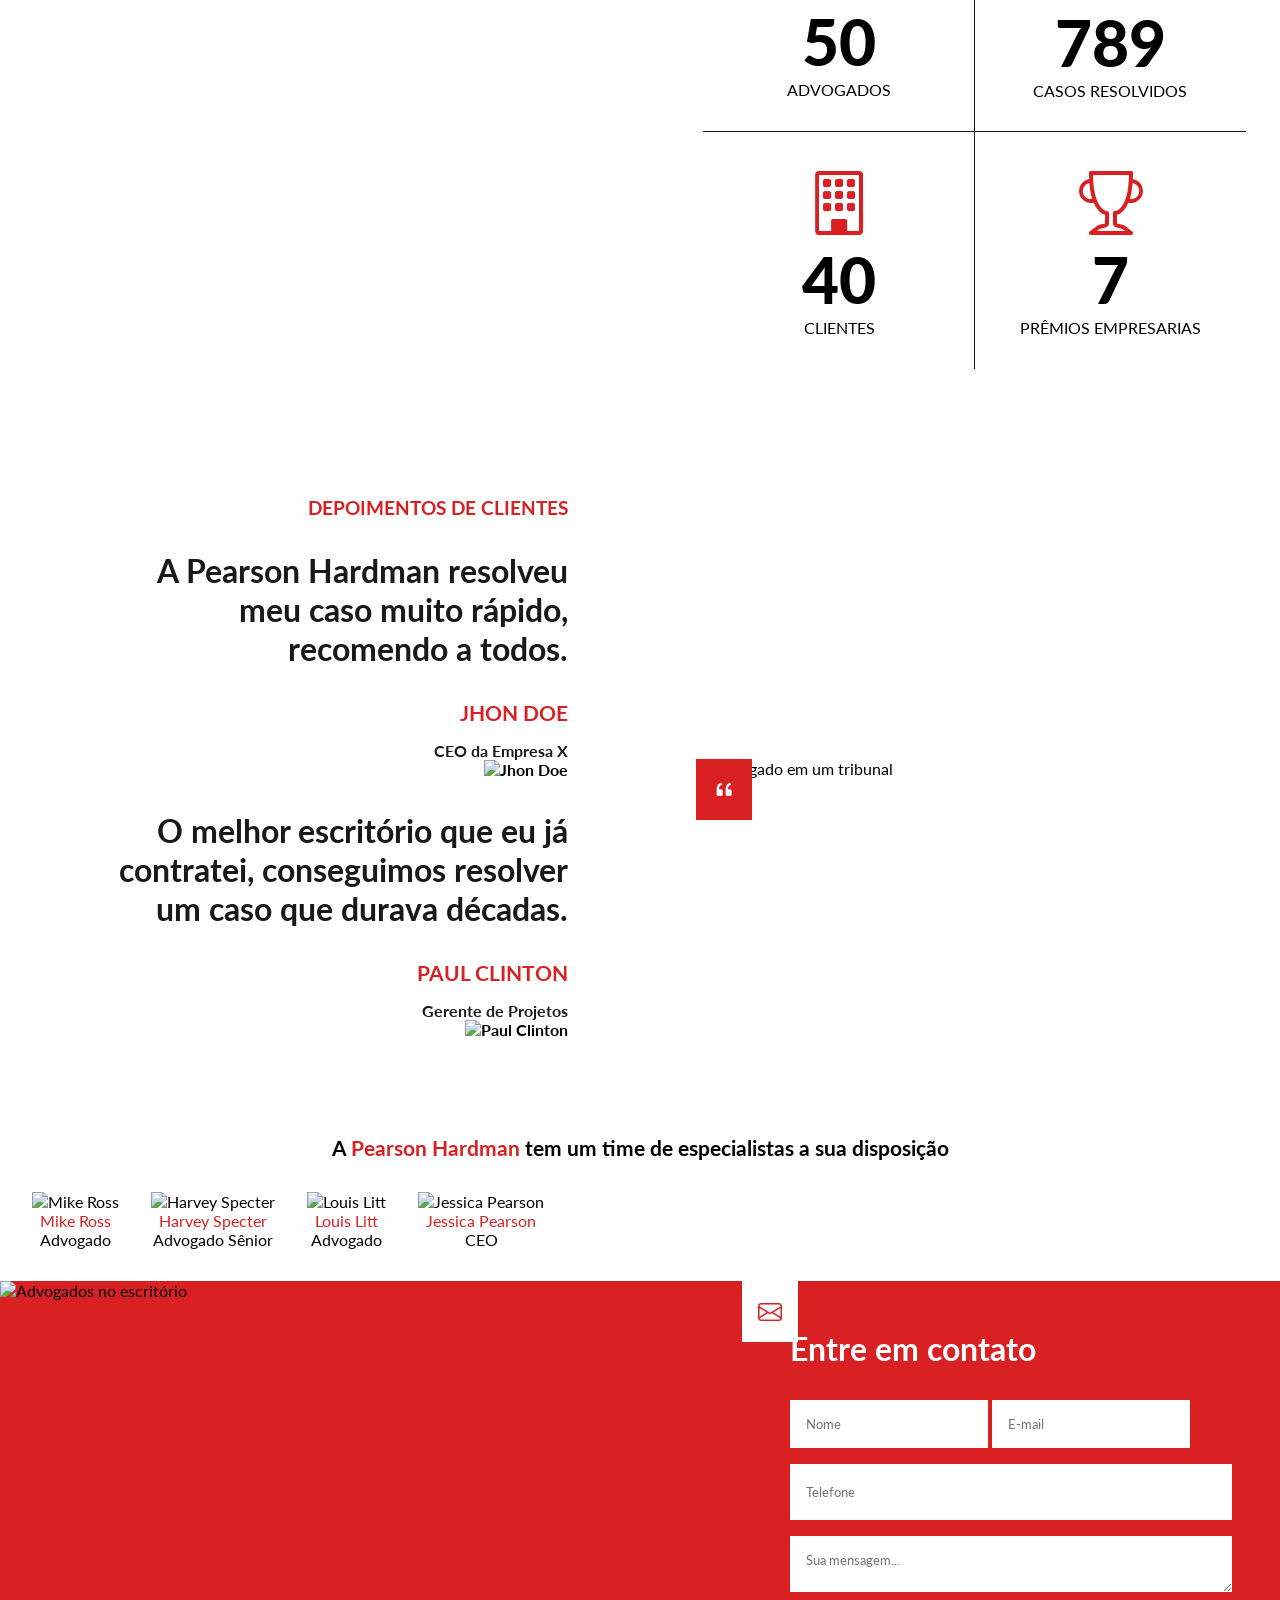
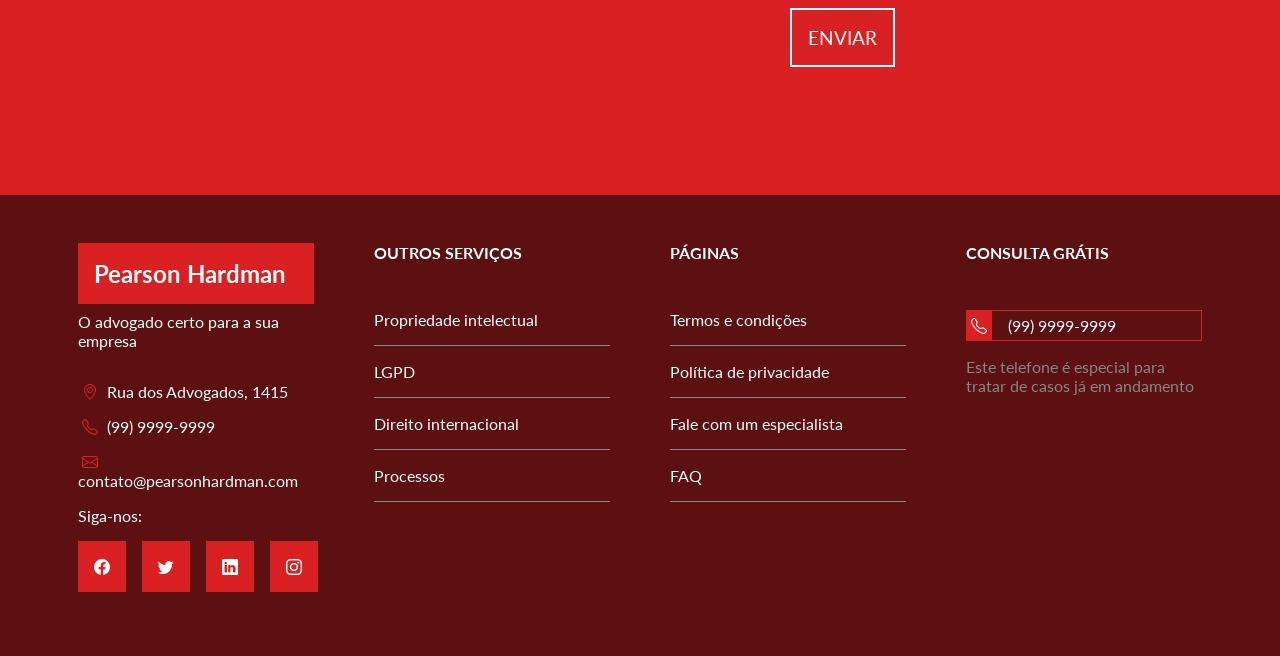
==== commit b6fa10e8: "Atualização JavaScript" ====
--- a/index.html
+++ b/index.html
@@ -26,10 +26,10 @@
                 <a href="#contact">Contato</a>
             </nav>
             <!-- Menu Mobile -->
-            <!-- Ele realiza a interação de um menu amburguer que some e aparece dependendo do acesso-->>
+            <!-- Ele realiza a interação de um menu amburguer que some e aparece dependendo do acesso-->
             <i class="bi bi-list" id="menu"></i>
-            <!-- <nav id="mobile-navbar"> -->
-            <nav id="mobile-navbar" class="menu-active">
+            <nav id="mobile-navbar">
+            <!-- <nav id="mobile-navbar" class="menu-active"> -->
                 <i class="bi bi-x-lg" id="close-menu"></i>
                 <a href="#header">Início</a>
                 <a href="#expertise-areas">Serviços</a>
@@ -46,8 +46,13 @@
         </div>
         <div class="banner">
             <span class="square"></span>            
-            <h2>Advogados</h2>
-            <p>Melhores experts em direito do país</p>
+            <h2>Conheça o nosso time</h2>
+            <p>Veja a especialidade dos nossos Advogados, e entenda como eles podem lhe ajudar</p>
+        </div>
+        <div class="banner">
+            <span class="square"></span>            
+            <h2>Os nossos resultados</h2>
+            <p>Confira as nossas métricas e conheça os resultados que já obtivemos</p>
         </div>
         <div class="dots">
             <div class="dot active"></div>
